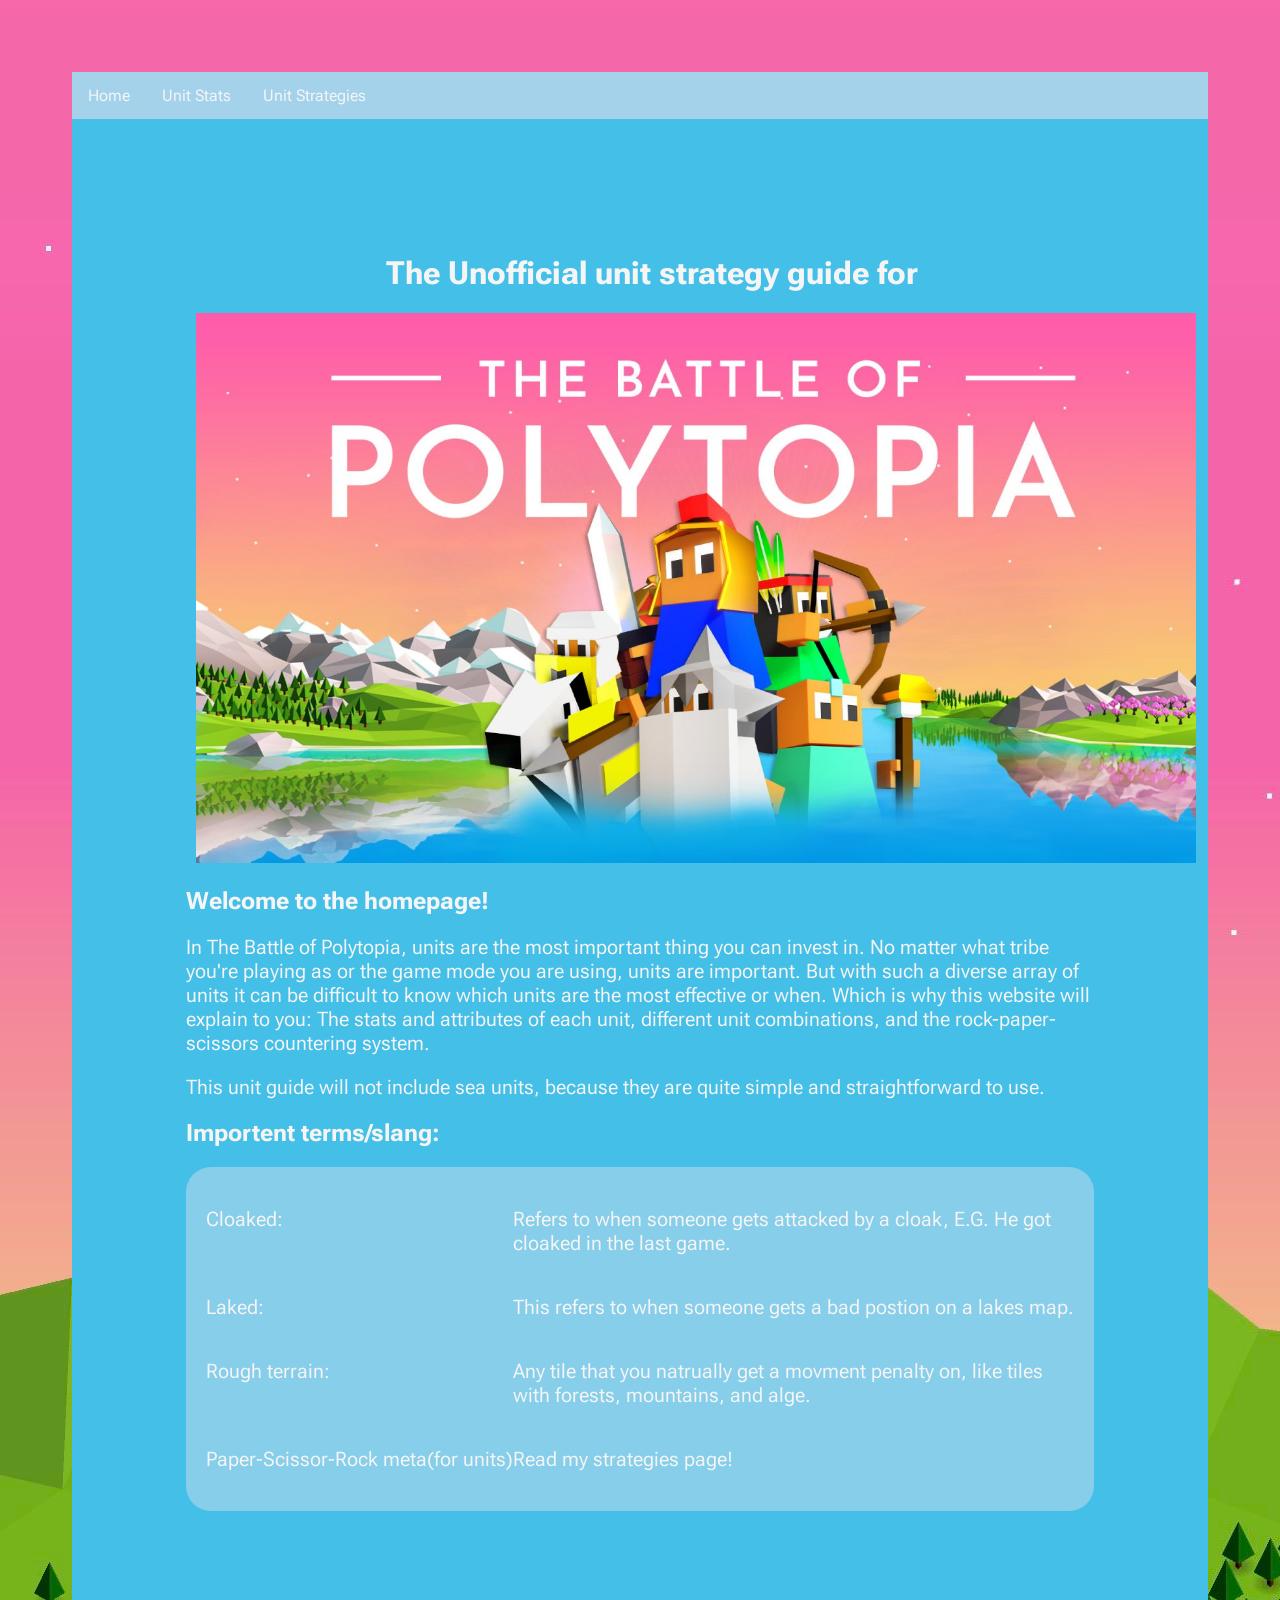
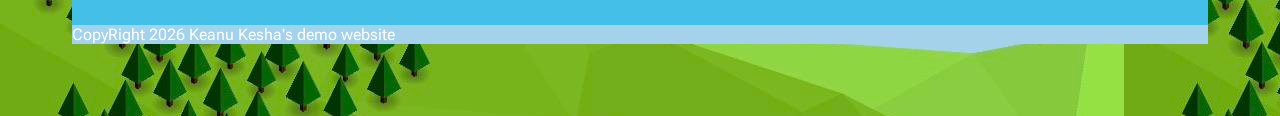
==== index.html @ 24688ed9 "19/3/26 i have finsished two websites and am working on the third the styles.css works for all of t" ====
<!DOCTYPE html> 
<html lang="en">
    <!--this is how to add a comment is Html
the head section conations importent information for the browser-->
    <head>
       <meta charset="UTF-8" />
       <meta name="viewport" content ="wdith=device-width,initial-scale=1.0">
       <title>The Unofficial Guide to units - The Battle of polytopia </title>
       <link rel="stylesheet" type="text/css" href="styles/style.css">
       <link rel="preconnect" href="https://fonts.googleapis.com">
       <link rel="preconnect" href="https://fonts.gstatic.com" crossorigin>
       <link href="https://fonts.googleapis.com/css2?family=Roboto+Flex:opsz,wght,XOPQ,XTRA,YOPQ,YTDE,YTFI,YTLC,YTUC@8..144,100..1000,96,468,79,-203,738,514,712&display=swap" rel="stylesheet">
    </head> 
   
 
    <body class="roboto-regular">
       <div class = "topnav">  
        <a href="home.html">Home</a>
        <a href="unit .html">Unit Stats</a> 
        <a href="strategies.html">Unit Strategies</a>
       </div>
       <main>
           <h1> The Unofficial unit strategy guide for</h1>
           <div class = "main-img"><img src="images/Main_Header_EN__1920x1080-1536x864.jpg" alt="imperios warrior"></div>
           <h2>Welcome to the homepage!</h2>
          <!-- <p><Br></p>-->
           <!--<p>This is a simple demonstration of <Br>what a paragraph does.</p>-->
           <p></p>
           <!--<p class="highlighted">This is a highlighted paragraph</p>-->
           <p>In The Battle of Polytopia, units are the most important thing you can invest in. No matter what tribe you're playing as or the game mode you are using, units are important. But with such a diverse array of units it can be difficult to know which units are the most effective or when. Which is why this website will explain to you: The stats and attributes of each unit, different unit combinations, and the rock-paper-scissors countering system.</p>
           <p>This unit guide will not include sea units, because they are quite simple and straightforward to use.</p>
           <h2>Importent terms/slang:</h2>
          <div class="wrapper">
           <p>Cloaked:</p>
           <p>Refers to when someone gets attacked by a cloak, E.G. He got cloaked in the last game.</p>
           <p>Laked:</p>
           <p>This refers to when someone gets a bad postion on a lakes map.</p>
           <P>Rough terrain:</P>
           <p>Any tile that you natrually get a movment penalty on, like tiles with forests, mountains, and alge.</p>
           <p>Paper-Scissor-Rock meta(for units)</p>
           <p>Read my strategies page!</p>
           
          </div>
           
           <!--<img src="images/space%20invaders%20copy.png" alt= "space invaders picture">-->
           
           <!--<div class = "sub-img"><img src="images/Imperius_default_Warrior.png" alt="imperios warrior"> </div>-->
           
       </main>
       
        
        <Footer>
        CopyRight 2026 Keanu Kesha's demo website
        </Footer>
    </body>
</html>
---- styles/style.css ----
/*this is a css comment
 * CSS styles below*/

body {
    margin:15;
    background-image: url("../images/wp15272848.jpg")   ; 
    padding: 5%;
    font-family: 'Times New Roman';
}

/* <weight>: Use a value from 100 to 1000*/
/* <uniquifier>: Use a unique and descriptive class name*/
.roboto-regular {
  font-family: "Roboto Flex", sans-serif;
  font-optical-sizing: auto;
  font-weight: 400;
  font-style: normal;
  font-variation-settings: "wdth" 100;
}

.topnav{
    overflow: hidden;
    background-color: #a4d2eb;
    text-align:centre;
 
}
.topnav a:hover {
    background-color: gold
}
.topnav a {
    color: whitesmoke;
    float: left;
    text-align: center;
    text-decoration: none;
    display: block;
    padding: 14px 16px;
}

p {
    color: whitesmoke;
    font-size: 20px;
}

h1{
    color: whitesmoke;
    margin-left: 200px ;
}

h2{
    color: whitesmoke;
}

img { 

    
}
.main-img img{
   width: 1000px; 
   height: 550px;
   margin-left: 10px;
}
.sub-img img{
    width: 80%; 
    margin-left: 10;
}

main{
    background-color: #43bfe8;
    margin:10;
    padding: 10%; 
   
}

li {
    color: #445c71
}

.highlighted {
    background-color: #77b41b;
    width: auto;
    
}

H3{
    color: whitesmoke
}

/*https://coolors.co/43bfe8-77b41c-445c71-f363a9-c4af1f*/
footer {
    background-color: #a4d2eb;
    color: white;
}

.wrapper{
    display: grid;
    grid-template-columns: auto auto;
    border-radius: 25px;
    background-color: skyblue;
    padding: 20px;
    
}
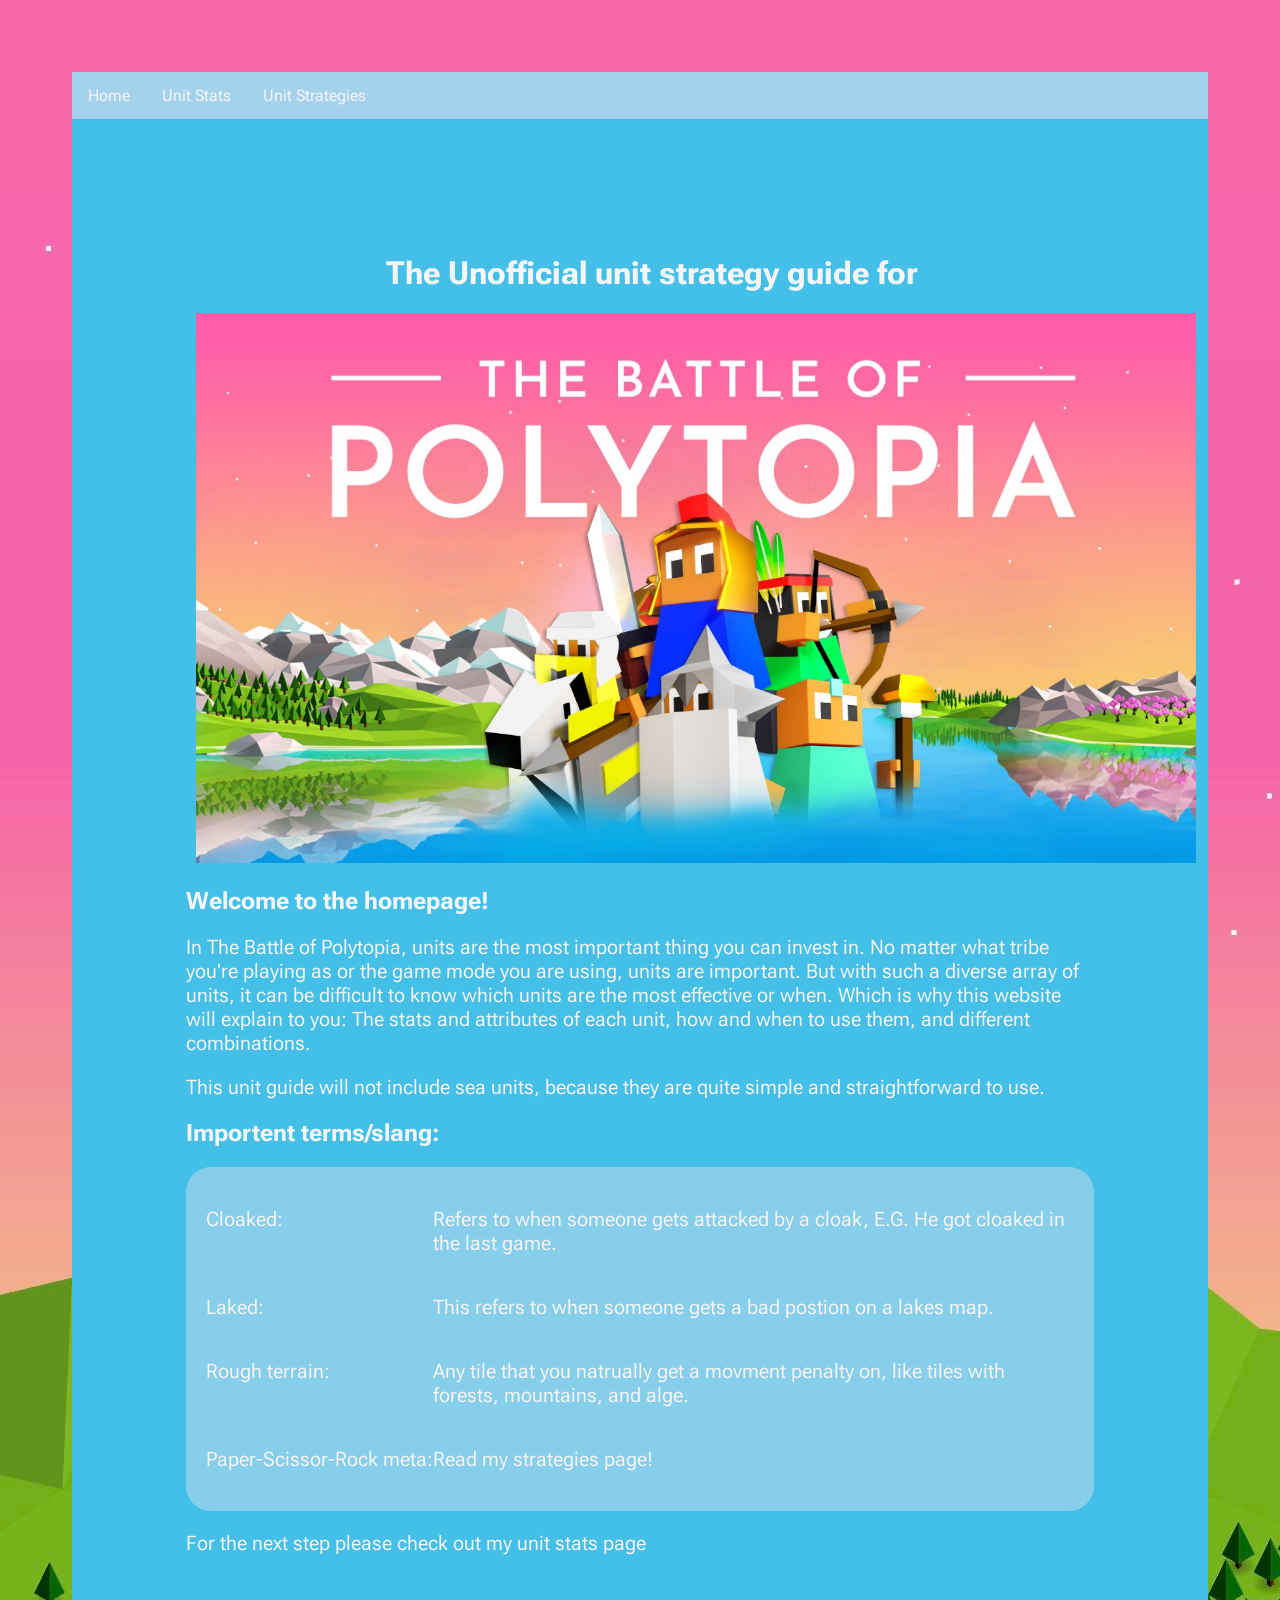
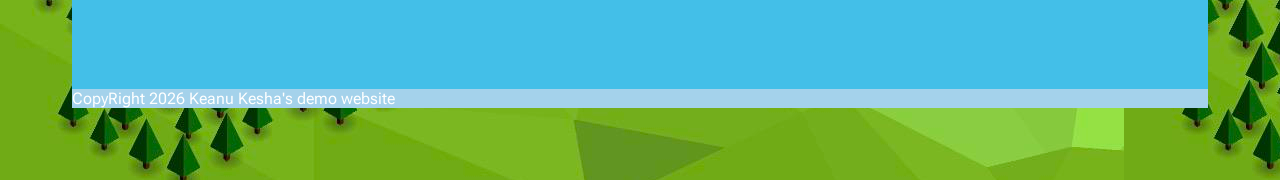
==== commit ef96565a: "latest update all website pages are finished" ====
--- a/index.html
+++ b/index.html
@@ -15,9 +15,9 @@
  
     <body class="roboto-regular">
        <div class = "topnav">  
-        <a href="home.html">Home</a>
-        <a href="unit .html">Unit Stats</a> 
-        <a href="strategies.html">Unit Strategies</a>
+        <a href="index.html">Home</a>
+        <a href="stats.html">Unit Stats</a> 
+        <a href="strats.html">Unit Strategies</a>
        </div>
        <main>
            <h1> The Unofficial unit strategy guide for</h1>
@@ -27,21 +27,22 @@
            <!--<p>This is a simple demonstration of <Br>what a paragraph does.</p>-->
            <p></p>
            <!--<p class="highlighted">This is a highlighted paragraph</p>-->
-           <p>In The Battle of Polytopia, units are the most important thing you can invest in. No matter what tribe you're playing as or the game mode you are using, units are important. But with such a diverse array of units it can be difficult to know which units are the most effective or when. Which is why this website will explain to you: The stats and attributes of each unit, different unit combinations, and the rock-paper-scissors countering system.</p>
+           <!-- 1 paragraph, 1 sentence-->
+           <p>In The Battle of Polytopia, units are the most important thing you can invest in. No matter what tribe you're playing as or the game mode you are using, units are important. But with such a diverse array of units, it can be difficult to know which units are the most effective or when. Which is why this website will explain to you: The stats and attributes of each unit, how and when to use them, and different combinations.</p>
            <p>This unit guide will not include sea units, because they are quite simple and straightforward to use.</p>
            <h2>Importent terms/slang:</h2>
           <div class="wrapper">
+           <!--4 sentences-->
            <p>Cloaked:</p>
            <p>Refers to when someone gets attacked by a cloak, E.G. He got cloaked in the last game.</p>
            <p>Laked:</p>
            <p>This refers to when someone gets a bad postion on a lakes map.</p>
            <P>Rough terrain:</P>
            <p>Any tile that you natrually get a movment penalty on, like tiles with forests, mountains, and alge.</p>
-           <p>Paper-Scissor-Rock meta(for units)</p>
+           <p>Paper-Scissor-Rock meta:</p>
            <p>Read my strategies page!</p>
-           
           </div>
-           
+          <p>For the next step please check out my unit stats page</p>
            <!--<img src="images/space%20invaders%20copy.png" alt= "space invaders picture">-->
            
            <!--<div class = "sub-img"><img src="images/Imperius_default_Warrior.png" alt="imperios warrior"> </div>-->
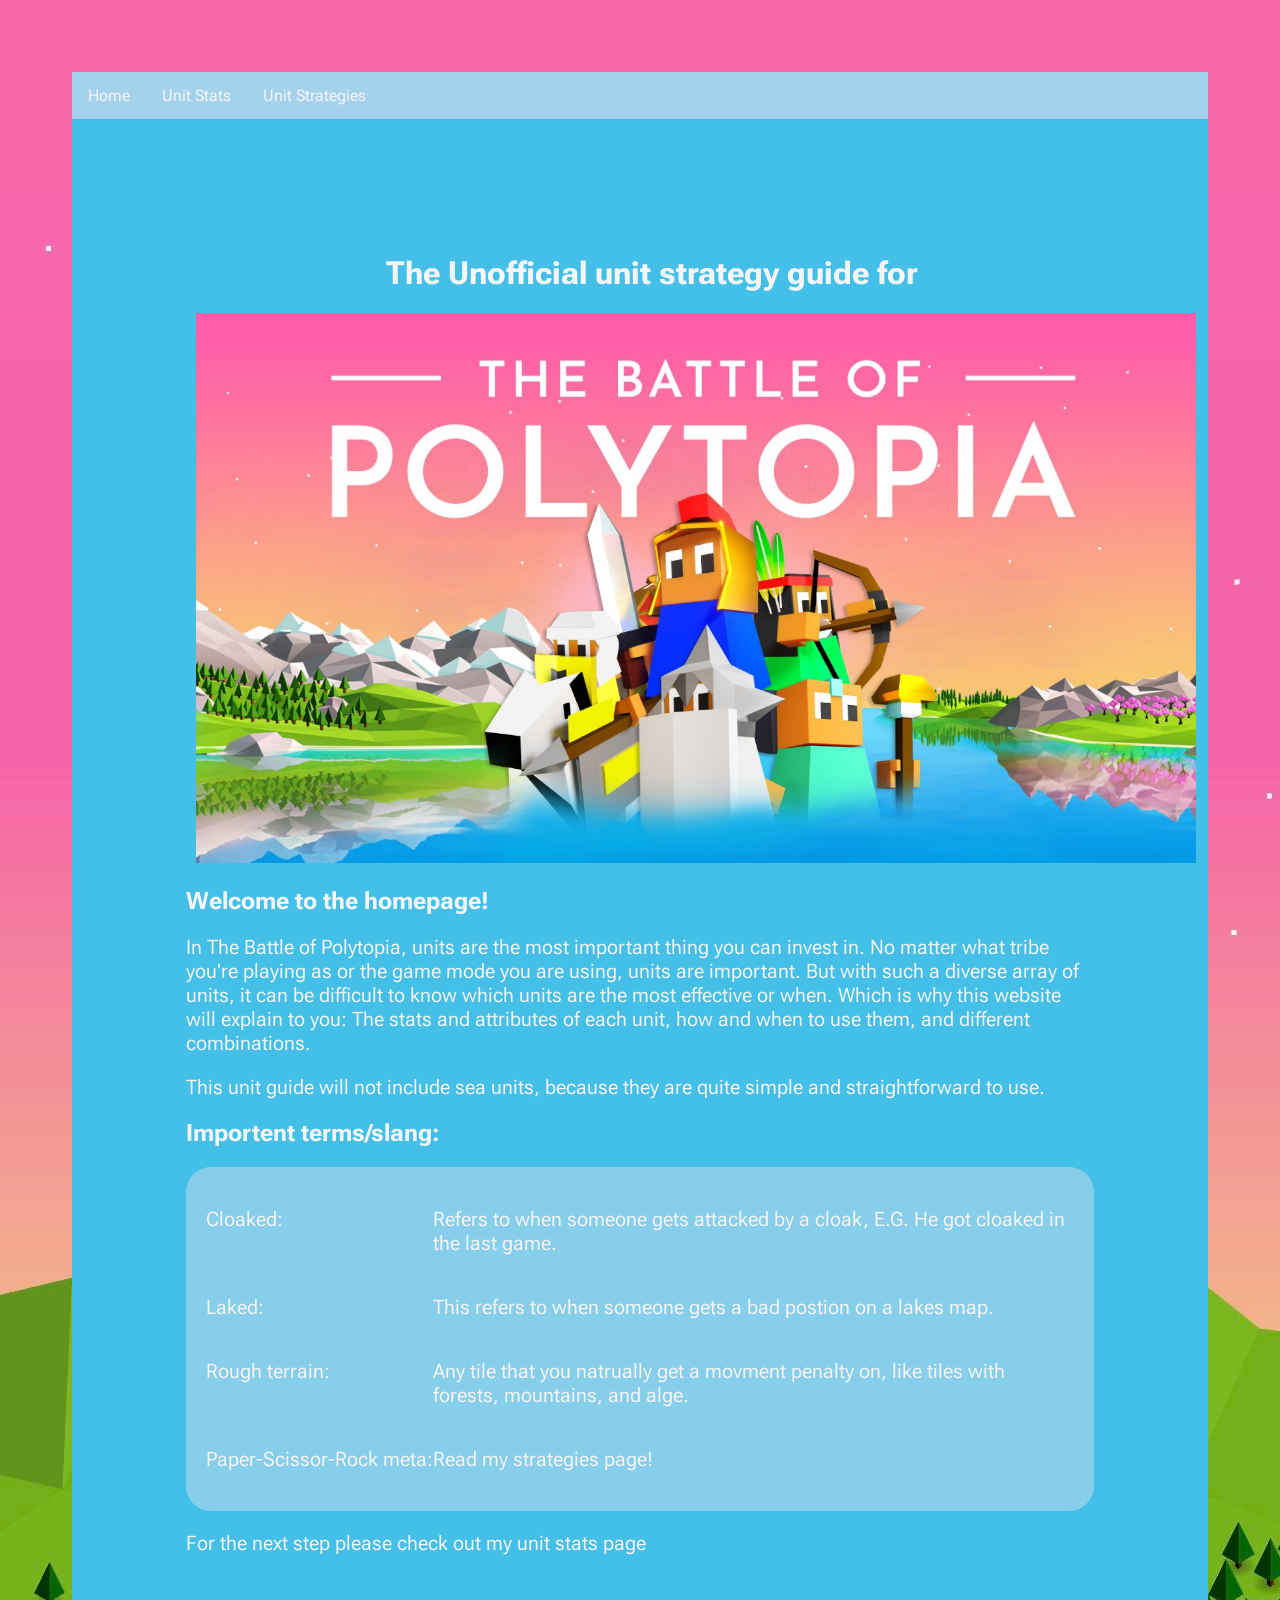
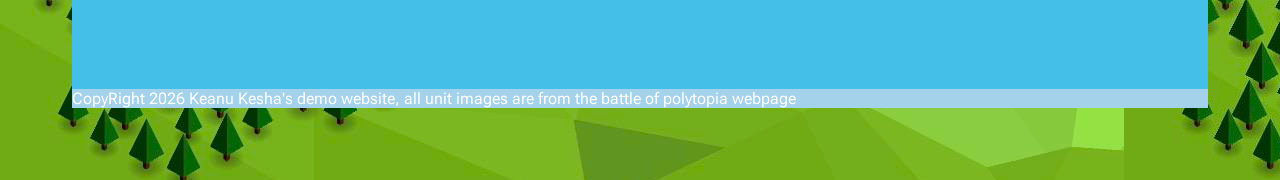
==== commit 504c7d43: "Add files via upload" ====
--- a/index.html
+++ b/index.html
@@ -51,7 +51,7 @@
        
         
         <Footer>
-        CopyRight 2026 Keanu Kesha's demo website
+        CopyRight 2026 Keanu Kesha's demo website, all unit images are from the battle of polytopia webpage
         </Footer>
     </body>
 </html>
--- a/styles/style.css
+++ b/styles/style.css
@@ -3,6 +3,7 @@
 
 body {
     margin:15;
+    /*the line below makes an image the backround*/
     background-image: url("../images/wp15272848.jpg")   ; 
     padding: 5%;
     font-family: 'Times New Roman';
@@ -10,7 +11,8 @@
 
 /* <weight>: Use a value from 100 to 1000*/
 /* <uniquifier>: Use a unique and descriptive class name*/
-.roboto-regular {
+
+.roboto-regular { /*makes the font of the whole website sans-serif*/
   font-family: "Roboto Flex", sans-serif;
   font-optical-sizing: auto;
   font-weight: 400;
@@ -22,8 +24,13 @@
     overflow: hidden;
     background-color: #a4d2eb;
     text-align:centre;
- 
+       
 }
+
+
+
+
+
 .topnav a:hover {
     background-color: gold
 }
@@ -36,35 +43,36 @@
     padding: 14px 16px;
 }
 
-p {
+p { /*changes color of font and size of font ofor paragraphs*/
     color: whitesmoke;
     font-size: 20px;
 }
 
-h1{
+h1{/*changes color of font*/
     color: whitesmoke;
     margin-left: 200px ;
 }
 
-h2{
+h2{/*changes color of font*/
     color: whitesmoke;
+
 }
 
-img { 
 
-    
-}
-.main-img img{
+.main-img img {
+    /*changes the size, and location of the main image*/
    width: 1000px; 
    height: 550px;
    margin-left: 10px;
 }
 .sub-img img{
+    /*changes the width and location of sub images*/
     width: 80%; 
     margin-left: 10;
 }
 
-main{
+main{ 
+    /*changes the color of the main section backround*/
     background-color: #43bfe8;
     margin:10;
     padding: 10%; 
@@ -72,30 +80,51 @@
 }
 
 li {
+    /*changes color of the text*/
     color: #445c71
 }
 
 .highlighted {
+    /*this would make highlighted text in the page green, but nothing is highlighted.*/
     background-color: #77b41b;
     width: auto;
     
 }
 
-H3{
+H3{/*changes color of font*/
     color: whitesmoke
 }
 
 /*https://coolors.co/43bfe8-77b41c-445c71-f363a9-c4af1f*/
-footer {
+footer {/*changes color of footer and the color of the text*/
     background-color: #a4d2eb;
     color: white;
 }
+H5{
+  color: whitesmoke;
+  margin-left: 260px;
+   
+}
+
 
 .wrapper{
     display: grid;
+    /*the line below makes only two columns*/
     grid-template-columns: auto auto;
-    border-radius: 25px;
+    /*changes backround color for the wrapper*/
     background-color: skyblue;
     padding: 20px;
-    
+    /*this line makes the corners curved*/
+    border-radius: 25px;
 }
+.psr img{
+   margin-left: 250px;
+   width: 400px; 
+   height: 400px;
+   
+} 
+
+.combos img{
+    height: 300px;
+    width: 300px;
+}
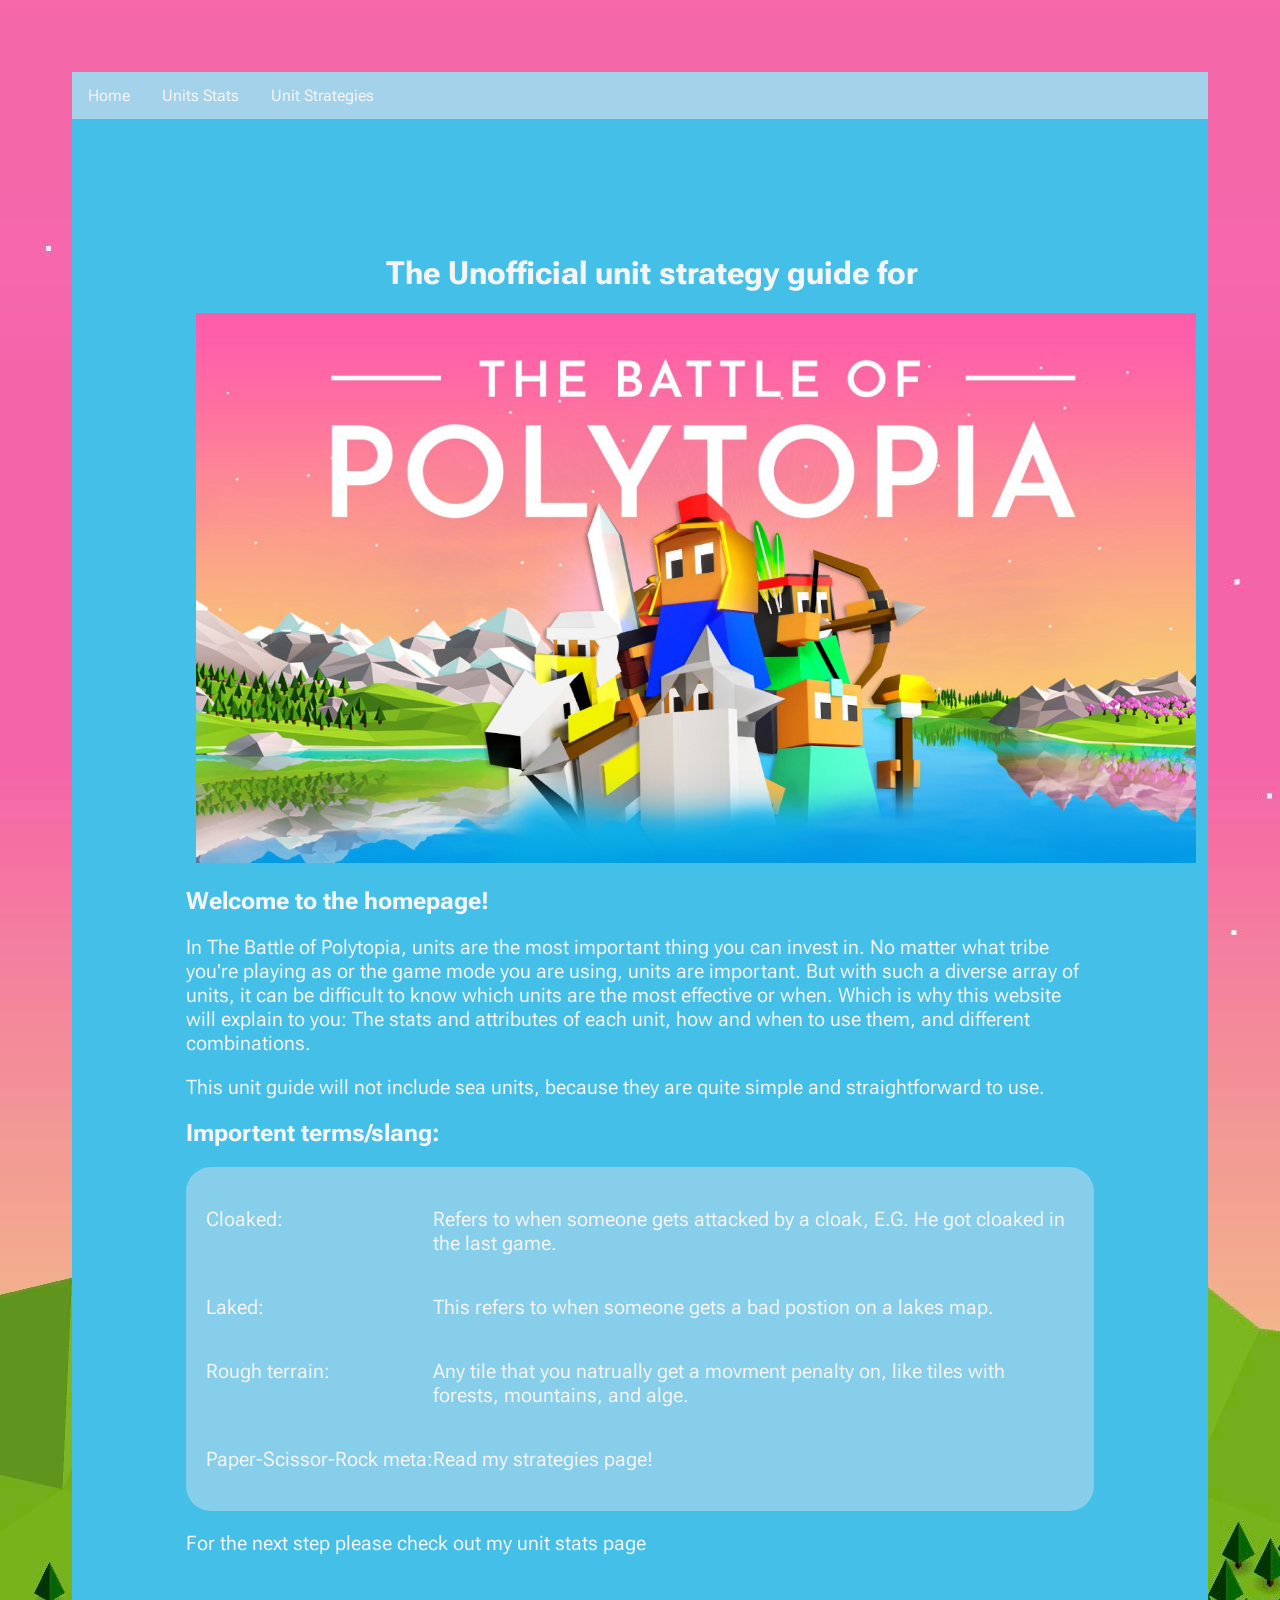
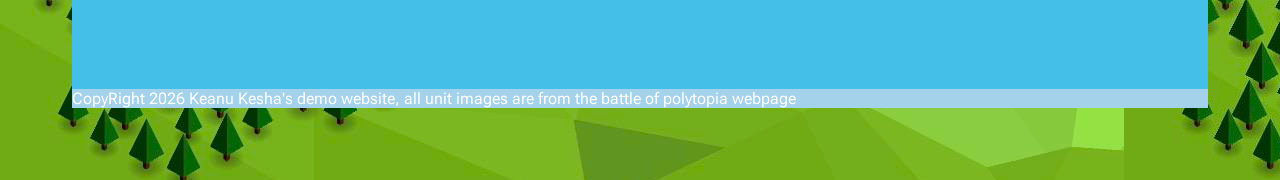
==== commit c9347d64: "Add files via upload slight changes to add more consistency to the nav bar" ====
--- a/index.html
+++ b/index.html
@@ -16,7 +16,7 @@
     <body class="roboto-regular">
        <div class = "topnav">  
         <a href="index.html">Home</a>
-        <a href="stats.html">Unit Stats</a> 
+        <a href="stats.html">Units Stats</a> 
         <a href="strats.html">Unit Strategies</a>
        </div>
        <main>
